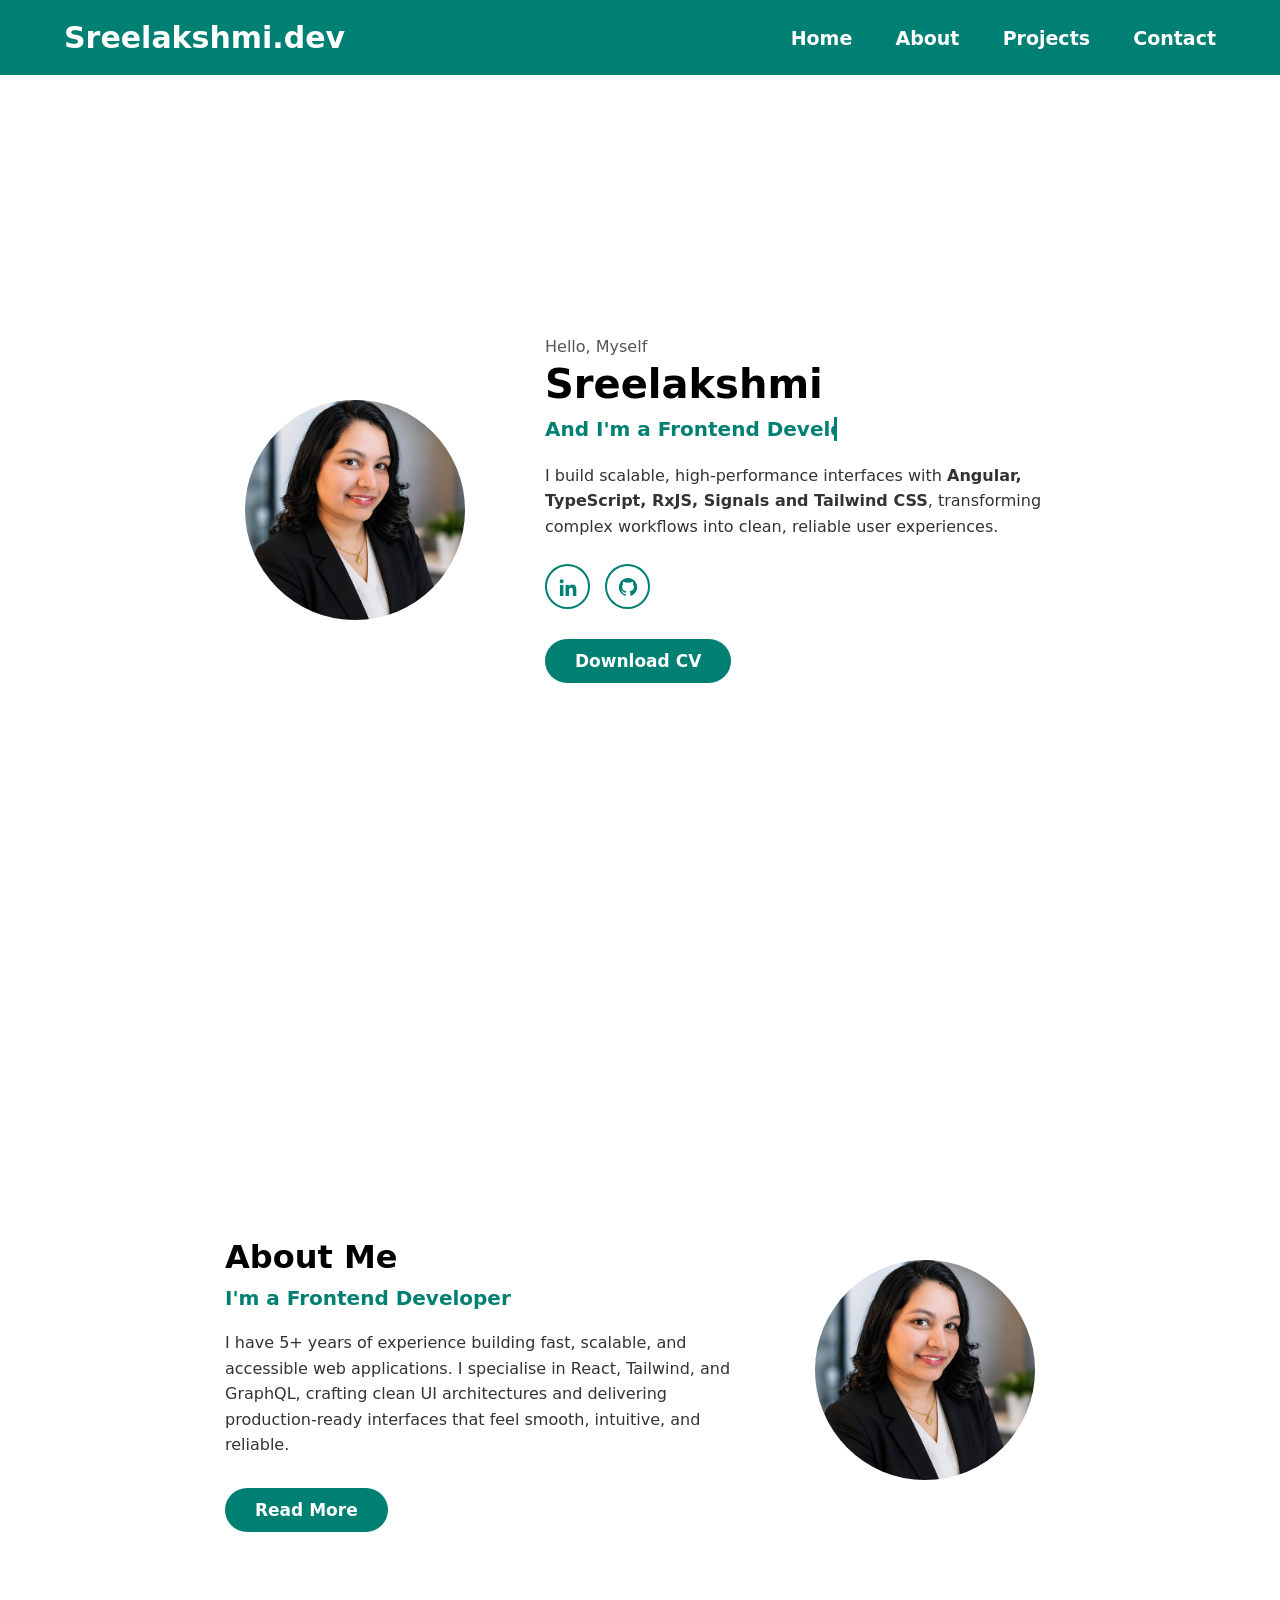
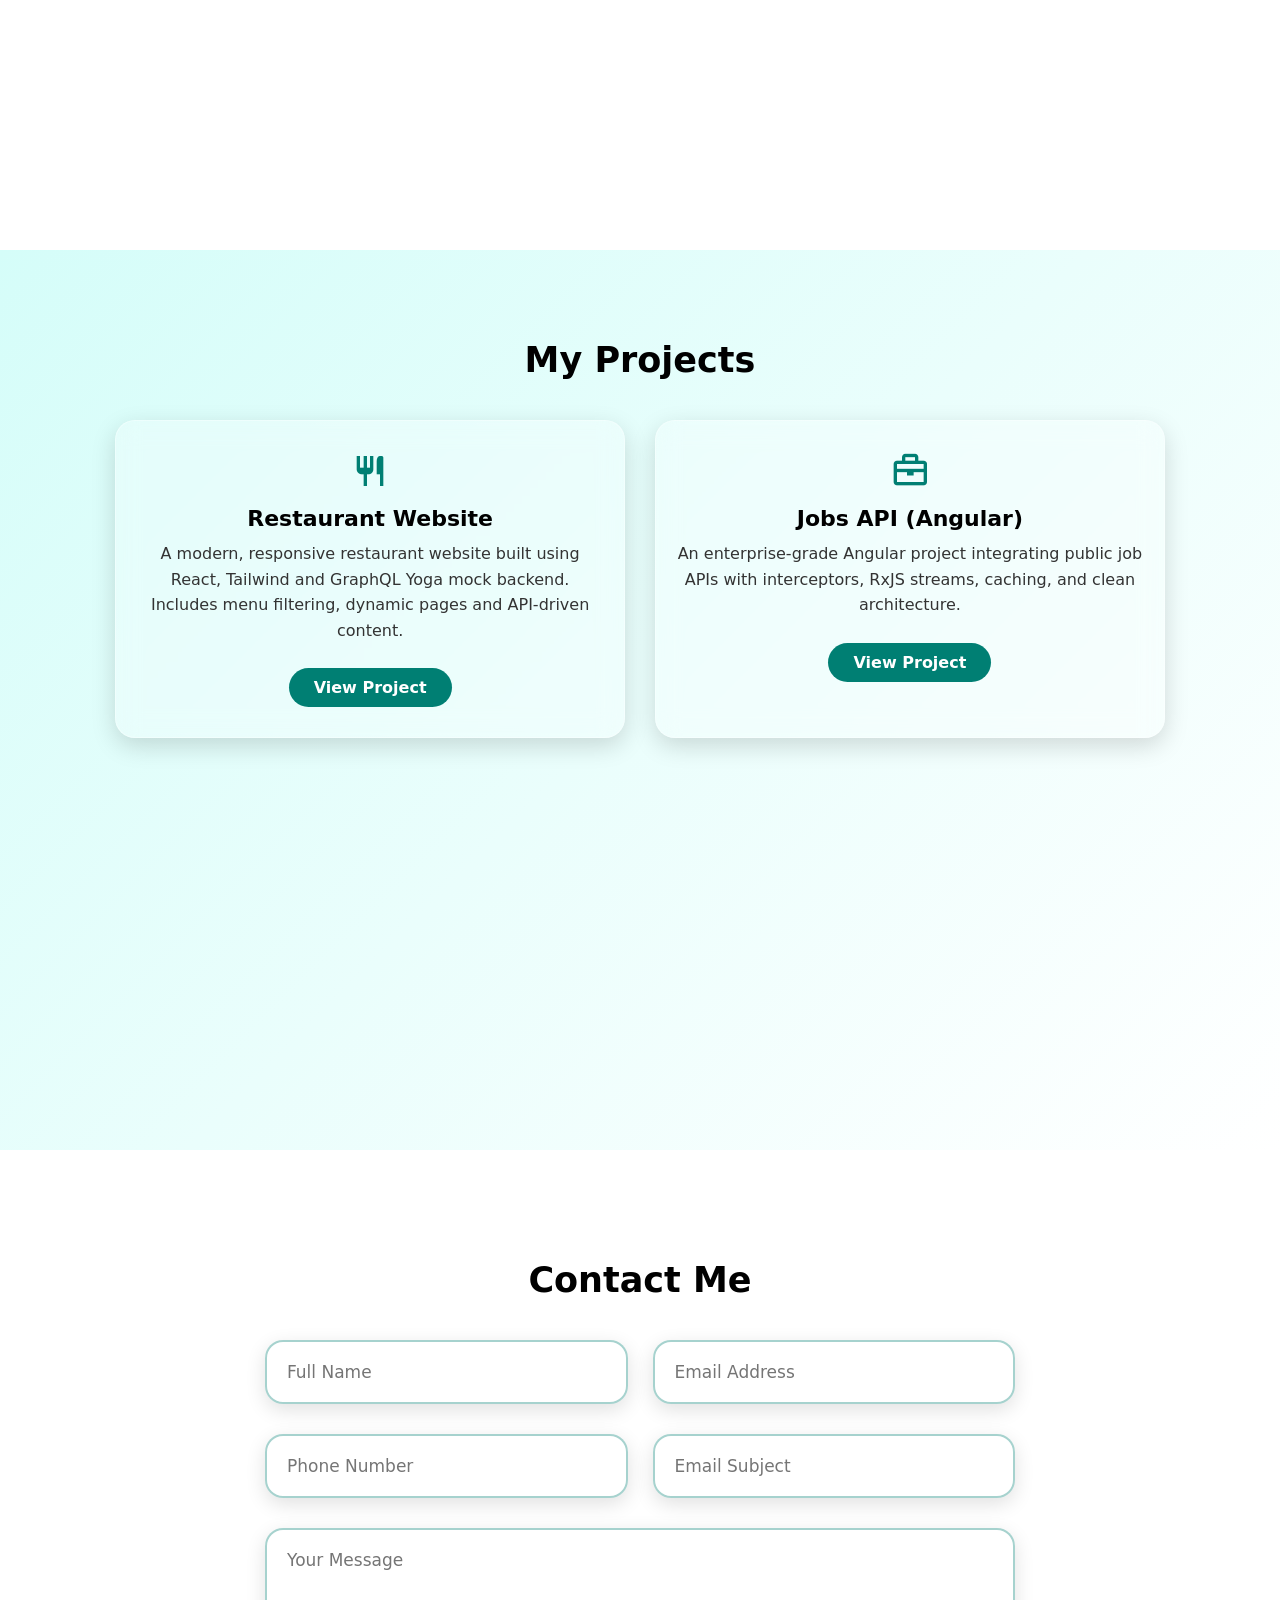
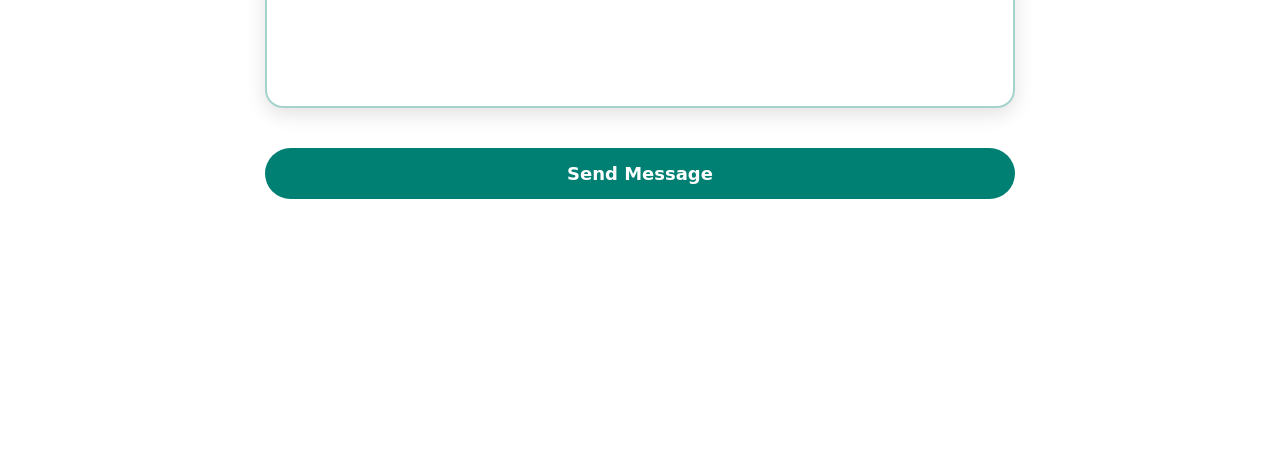
==== index.html @ 158cd552 "Initial commit for Vue portfolio" ====
<!DOCTYPE html>
<html lang="en">
    <head>
        <meta charset="UTF-8">
        <meta name="viewport" content="width=device-width, initial-scale=1.0">
        <link href='https://unpkg.com/boxicons@2.1.4/css/boxicons.min.css' rel='stylesheet'>
        <link rel="stylesheet" href="style.css">
        <script src="script.js"></script>
        <title>Sreelakshmi - Portfolio</title>
    </head>
    <body>
        <header class="header">
            <a href="#home" class="logo">Sreelakshmi.dev</a>

            <i class='bx bx-menu' id="menu-icon"></i>

            <nav class="navbar">
                <a href="#home">Home</a>
                <a href="#about">About</a>
                <a href="#project">Projects</a>
                <a href="#contact">Contact</a>
            </nav>
        </header>

        <!-- home code -->
        <section class="home" id="home">
            <div class="home-container">
        
                <div class="home-img">
                    <div class="home-img-circle">
                        <img src="myPhoto.PNG" alt="Profile">
                    </div>
                </div>
        
                <div class="home-content">
                    <p class="home-greet fade-up delay-1">Hello, Myself</p>

                    <h1 class="home-name slide-left">Sreelakshmi</h1>

                    <h2 class="home-role typewriter">And I'm a Frontend Developer</h2>

                    <p class="home-desc fade-up delay-2">
                        I build scalable, high‑performance interfaces with
                        <strong>Angular, TypeScript, RxJS, Signals and Tailwind CSS</strong>, transforming
                        complex workflows into clean, reliable user experiences.
                    </p>

        
                    <div class="home-socials">
                        <a href="https://www.linkedin.com/in/sreelakshmi-m-s-6561b2179" target="_blank" class="social-circle"><i class='bx bxl-linkedin'></i></a>
                        <a href="https://github.com/SreelakshmiSonu" target="_blank" class="social-circle"><i class='bx bxl-github'></i></a>
                    </div>
        
                    <a href="Sreelakshmi - Frontend Developer - CV.pdf" target="_blank" class="btn-download" download>Download CV</a>

                </div>
        
            </div>
        </section>

        <!-- About section -->

        <section class="about" id="about">
            <div class="about-container">
        
                <!-- TEXT FIRST -->
                <div class="about-content">
                    <h2 class="about-title">About Me</h2>
                    <h3 class="about-subtitle">I'm a Frontend Developer</h3>
        
                    <!-- FIRST PARAGRAPH (always visible) -->
                    <p class="about-desc">
                        I have 5+ years of experience building fast, scalable, and accessible web 
                        applications. I specialise in React, Tailwind, and GraphQL, crafting clean UI 
                        architectures and delivering production‑ready interfaces that feel smooth, 
                        intuitive, and reliable.
                    </p>
        
                    <!-- HIDDEN PARAGRAPHS -->
                    <div id="about-extra">
                        <p class="about-desc">
                            My work centres around the modern Angular ecosystem—reactive programming with RxJS, 
                            Signals, clean architecture, interceptors, and scalable component design. I focus on 
                            building fast, accessible, and visually polished interfaces using Angular, TypeScript, T
                            ailwind CSS, and Angular Material.
                            </p>
                            
                            <p class="about-desc">
                            I specialise in transforming Figma designs into production‑ready Angular experiences, 
                            creating reusable component systems, shared libraries, and UI patterns that scale across 
                            large teams and enterprise applications.
                            </p>
                            
                            <p class="about-desc">
                            Alongside Angular, I also work with React, Vue 3, and the Composition API, giving me a broad 
                            perspective across modern frontend frameworks and helping me choose the right patterns for each project.
                            </p>
                            
                            <p class="about-desc">
                            I thrive in Agile environments, enjoy collaborating closely with designers and engineers, 
                            and love mentoring teammates in Angular best practices. Whether it’s performance optimisation, 
                            UI system design, or integrating complex APIs, I focus on delivering solutions that are elegant, 
                            maintainable, and built for long‑term scalability.
                            </p>
                    </div>
        
                    <!-- BUTTON -->
                    <button id="about-toggle-btn" class="about-btn">Read More</button>
                </div>
        
                <!-- IMAGE SECOND -->
                <div class="about-img">
                    <div class="about-img-circle">
                        <img src="myPhoto.PNG" alt="About Image">
                    </div>
                </div>
        
            </div>
        </section>
        

        <!-- projects section -->

        <section class="projects" id="project">
            <h2 class="section-title">My Projects</h2>
        
            <div class="projects-container">
        
                <!-- Project 1 -->
                <div class="project-card">
                    <i class='bx bx-restaurant project-icon'></i>
                    <h3 class="project-title">Restaurant Website</h3>
                    <p class="project-desc">
                        A modern, responsive restaurant website built using React, Tailwind 
                        and GraphQL Yoga mock backend. Includes menu filtering, dynamic pages 
                        and API-driven content.
                    </p>
                    <a href="https://my-restaurant-theta.vercel.app/" class="project-btn">View Project</a>
                </div>
        
                <!-- Project 2 -->
                <!-- <div class="project-card">
                    <i class='bx bx-line-chart project-icon'></i>
                    <h3 class="project-title">Performance Lab</h3>
                    <p class="project-desc">
                        A React-based performance testing lab that visualizes metrics, 
                        Lighthouse-style scoring, lazy loading, and optimization techniques.
                    </p>
                    <a href="#" class="project-btn">View Project</a>
                </div> -->
        
                <!-- Project 3 -->
                <div class="project-card">
                    <i class='bx bx-briefcase project-icon'></i>
                    <h3 class="project-title">Jobs API (Angular)</h3>
                    <p class="project-desc">
                        An enterprise-grade Angular project integrating public job APIs with 
                        interceptors, RxJS streams, caching, and clean architecture.
                    </p>
                    <a href="https://remote-job-finder-mu.vercel.app/" class="project-btn">View Project</a>
                </div>
        
            </div>
        </section>
        
        <!-- contact section -->

        <section class="contact" id="contact">
            <h2 class="section-title">Contact Me</h2>
        
            <form action="https://api.web3forms.com/submit" method="POST" class="contact-form">
        
                <input type="hidden" name="access_key" value="64e04016-10cf-446d-a185-27386bc83b0c">
        
                <div class="input-box">
                    <input type="text" name="name" placeholder="Full Name" required>
                    <input type="email" name="email" placeholder="Email Address" required>
                </div>
        
                <div class="input-box">
                    <input type="text" name="phone" placeholder="Phone Number">
                    <input type="text" name="subject" placeholder="Email Subject" required>
                </div>
        
                <textarea name="message" rows="6" placeholder="Your Message" required></textarea>
        
                <button type="submit" class="contact-btn" id="contact-submit-btn">
                    <div class="btn-inner">
                        <span class="btn-text">Send Message</span>
                        <span class="spinner"></span>
                    </div>
                </button>
                
        
                <!-- ⭐ Correct redirect: go to success page first -->
                <input type="hidden" name="redirect" value="https://portfolio-sree-zeta.vercel.app/success.html">
        
            </form>
        </section>
        
        
        
        
        
    </body>
</html>
---- style.css ----
/* ===========================
   GLOBAL RESET & VARIABLES
=========================== */
* {
    margin: 0;
    padding: 0;
    box-sizing: border-box;
    text-decoration: none;
    border: none;
    outline: none;
    scroll-behavior: smooth;
    font-family: system-ui, -apple-system, sans-serif;
}

:root {
    --bg-color: #fff;
    --snd-bg-color: #d5fdf9;
    --text-color: #000;
    --main-color: #007f73;
}

html {
    font-size: 62.5%;
    overflow-x: hidden;
}

body {
    background-color: var(--bg-color);
    color: var(--text-color);
}

section {
    min-height: 100vh;
    padding: 10rem 9% 2rem;
}

/* ===========================
   HEADER
=========================== */
.header {
    position: fixed;
    width: 100%;
    top: 0;
    right: 0;
    z-index: 1000;
    display: flex;
    align-items: center;
    justify-content: space-between;
    padding: 2rem 5%;
    background: var(--main-color);
    backdrop-filter: blur(10px);
    transition: all 0.5s ease;
}

.logo {
    font-size: 3rem;
    color: var(--bg-color);
    font-weight: 700;
    cursor: pointer;
    transition: 0.3s ease;
}

.logo:hover {
    transform: scale(1.05);
}

.navbar a {
    font-size: 1.9rem;
    color: var(--bg-color);
    margin-left: 4rem;
    font-weight: 700;
    transition: 0.3s ease;
}

.navbar a:hover,
.navbar a:active {
    color: var(--text-color);
}

#menu-icon {
    font-size: 3.6rem;
    color: var(--bg-color);
    cursor: pointer;
    display: none;
}

/* ===========================
   HOME SECTION
=========================== */
.home {
    display: flex;
    align-items: center;
    justify-content: center;
    padding-top: 14rem;
}

.home-container {
    display: flex;
    align-items: center;
    gap: 6rem;
}

.home-img {
    flex: 0 0 260px;
    display: flex;
    justify-content: center;
}

.home-img-circle {
    width: 220px;
    height: 220px;
    border-radius: 50%;
    background: var(--snd-bg-color);
    display: flex;
    align-items: center;
    justify-content: center;
    overflow: hidden;
}

.home-img-circle img {
    width: 100%;
    height: 100%;
    object-fit: cover;
}

.home-content {
    max-width: 550px;
}

.home-greet {
    font-size: 1.6rem;
    color: #555;
    margin-bottom: 0.5rem;
}

.home-name {
    font-size: 4rem;
    font-weight: 700;
    color: var(--text-color);
}

.home-role {
    font-size: 2rem;
    font-weight: 600;
    color: var(--main-color);
    margin: 1rem 0 2rem;
}

.home-desc {
    font-size: 1.6rem;
    line-height: 1.6;
    color: #333;
    margin-bottom: 2.5rem;
}

/* SOCIAL ICONS */
.home-socials {
    display: flex;
    gap: 1.5rem;
    margin-bottom: 3rem;
}

.social-circle {
    width: 45px;
    height: 45px;
    border-radius: 50%;
    border: 2px solid var(--main-color);
    display: flex;
    align-items: center;
    justify-content: center;
    font-size: 2.2rem;
    color: var(--main-color);
    transition: 0.3s ease;
}

.social-circle:hover {
    background: var(--main-color);
    color: var(--bg-color);
    transform: translateY(-3px);
}

/* BUTTON */
.btn-download {
    display: inline-block;
    padding: 1.2rem 3rem;
    background: var(--main-color);
    color: var(--bg-color);
    border-radius: 50px;
    font-size: 1.7rem;
    font-weight: 600;
    transition: 0.3s ease;
}

.btn-download:hover {
    background: #005f55;
    transform: translateY(-3px);
}

/* HOME RESPONSIVE */
@media (max-width: 900px) {
    .home-container {
        flex-direction: column;
        text-align: center;
    }

    .home-socials {
        justify-content: center;
    }
}

/* HOME ANIMATIONS */
.fade-up {
    opacity: 0;
    transform: translateY(20px);
    animation: fadeUp 0.8s ease forwards;
}

@keyframes fadeUp {
    to {
        opacity: 1;
        transform: translateY(0);
    }
}

.delay-1 { animation-delay: 0.2s; }
.delay-2 { animation-delay: 0.4s; }

.slide-left {
    opacity: 0;
    transform: translateX(-40px);
    animation: slideLeft 0.8s ease forwards;
}

@keyframes slideLeft {
    to {
        opacity: 1;
        transform: translateX(0);
    }
}

/* TYPEWRITER */
.typewriter {
    display: inline-block;
    overflow: hidden;
    white-space: nowrap;
    border-right: 3px solid var(--main-color);
    width: 0;
    animation: typing 3s steps(30) forwards, blink 0.7s infinite;
}

@keyframes typing {
    from { width: 0; }
    to { width: 21ch; }
}

@keyframes blink {
    50% { border-color: transparent; }
}

/* ===========================
   ABOUT SECTION
=========================== */
.about {
    display: flex;
    align-items: center;
    justify-content: center;
    padding-top: 6rem;
}

.about-container {
    display: flex;
    align-items: center;
    gap: 6rem;
}

.about-img {
    flex: 0 0 260px;
    display: flex;
    justify-content: center;
}

.about-img-circle {
    width: 220px;
    height: 220px;
    border-radius: 50%;
    background: var(--snd-bg-color);
    display: flex;
    align-items: center;
    justify-content: center;
    overflow: hidden;
}

.about-img-circle img {
    width: 100%;
    height: 100%;
    object-fit: cover;
}

.about-content {
    max-width: 550px;
}

.about-title {
    font-size: 3.2rem;
    font-weight: 700;
    margin-bottom: 1rem;
    margin-top: 3rem;
}

.about-subtitle {
    font-size: 2rem;
    font-weight: 600;
    color: var(--main-color);
    margin-bottom: 2rem;
}

.about-desc {
    font-size: 1.6rem;
    line-height: 1.6;
    color: #333;
}

#about-extra {
    max-height: 0;
    overflow: hidden;
    opacity: 0;
    transition: max-height 0.6s ease, opacity 0.4s ease;
}

#about-extra.open {
    max-height: 800px;
    opacity: 1;
}

#about-extra p {
    margin: 0;
    padding-bottom: 1.6rem;
}

.about-btn {
    margin-top: 3rem;
}


.about-btn {
    display: inline-block;
    padding: 1.2rem 3rem;
    background: var(--main-color);
    color: var(--bg-color);
    border-radius: 50px;
    font-size: 1.7rem;
    font-weight: 600;
    transition: 0.3s ease;
}

.about-btn:hover {
    background: #005f55;
    transform: translateY(-3px);
}

/* ABOUT RESPONSIVE */
@media (max-width: 900px) {
    .about-img {
        display: none;
    }

    .about-container {
        flex-direction: column;
        text-align: center;
    }
}

/* ABOUT ANIMATION */
.about-content,
.about-img {
    opacity: 0;
    transform: translateX(40px);
    transition: all 0.8s ease;
}

.about-content {
    transform: translateX(-40px);
}

.about.show .about-content,
.about.show .about-img {
    opacity: 1;
    transform: translateX(0);
}

/* ===========================
   PROJECTS SECTION
=========================== */
.projects {
    text-align: center;
    padding-top: 6rem;
    padding-bottom: 6rem;
    margin-top: 5rem;
    background: linear-gradient(135deg, #d5fdf9 0%, #ffffff 100%);
}

.section-title {
    font-size: 3.5rem;
    font-weight: 700;
    margin-bottom: 4rem;
    margin-top: 3rem;
}

.projects-container {
    display: grid;
    grid-template-columns: repeat(auto-fit, minmax(280px, 1fr));
    gap: 3rem;
}

/* GLASS CARD */
.project-card {
    background: rgba(255, 255, 255, 0.25);
    backdrop-filter: blur(12px);
    border-radius: 20px;
    padding: 3rem 2rem;
    border: 1px solid rgba(255, 255, 255, 0.35);
    box-shadow: 0 8px 25px rgba(0, 0, 0, 0.15);
    text-align: center;
    transition: 0.3s ease;
    opacity: 0;
    transform: translateY(30px);
}

.project-card:hover {
    transform: translateY(-8px);
    box-shadow: 0 12px 35px rgba(0, 0, 0, 0.15);
    background: rgba(255, 255, 255, 0.35);
}

.projects.show .project-card {
    opacity: 1;
    transform: translateY(0);
    transition: all 0.8s ease;
}

.project-icon {
    font-size: 4rem;
    color: var(--main-color);
    margin-bottom: 1.5rem;
}

.project-title {
    font-size: 2.2rem;
    font-weight: 700;
    margin-bottom: 1rem;
}

.project-desc {
    font-size: 1.6rem;
    color: #333;
    line-height: 1.6;
    margin-bottom: 2.5rem;
}

.project-btn {
    display: inline-block;
    padding: 1rem 2.5rem;
    background: var(--main-color);
    color: var(--bg-color);
    border-radius: 50px;
    font-size: 1.6rem;
    font-weight: 600;
    transition: 0.3s ease;
}

.project-btn:hover {
    background: #005f55;
    transform: translateY(-3px);
}

/* PROJECTS RESPONSIVE */
@media (max-width: 900px) {
    .projects-container {
        grid-template-columns: 1fr;
    }
}

/* ===========================
   CONTACT SECTION
=========================== */
.contact {
    text-align: center;
    padding-top: 8rem;
    padding-bottom: 8rem;
}

.contact-form {
    max-width: 750px;
    margin: auto;
    display: flex;
    flex-direction: column;
    gap: 3rem;
}

.input-box {
    display: flex;
    gap: 2.5rem;
}

.input-box input,
textarea {
    width: 100%;
    padding: 2rem;
    border-radius: 18px;
    font-size: 1.7rem;

    background: rgba(255, 255, 255, 0.55);
    backdrop-filter: blur(14px);
    border: 2px solid rgba(0, 127, 115, 0.35);

    box-shadow:
        inset 0 0 8px rgba(255, 255, 255, 0.4),
        0 6px 20px rgba(0, 0, 0, 0.12);

    color: var(--text-color);
}

textarea {
    resize: none;
    min-height: 180px;
}

/* Focus effect */
.input-box input:focus,
textarea:focus {
    border-color: var(--main-color);
    background: rgba(255, 255, 255, 0.75);
    box-shadow:
        inset 0 0 10px rgba(255, 255, 255, 0.5),
        0 0 0 3px rgba(0, 127, 115, 0.25);
}

/* CONTACT BUTTON */
.contact-btn {
    margin-top: 1rem;
    padding: 1.5rem 3.5rem;
    background: var(--main-color);
    color: var(--bg-color);
    border-radius: 50px;
    font-size: 1.8rem;
    font-weight: 600;
    transition: 0.3s ease;
    border: none;
}

.contact-btn:hover {
    background: #005f55;
    transform: translateY(-3px);
}

/* Mobile spacing */
@media (max-width: 900px) {
    .input-box {
        flex-direction: column;
        gap: 2rem;
    }

    .contact-form {
        gap: 2.5rem;
    }
}

/* ===========================
   SPINNER (CENTERED)
=========================== */
.btn-inner {
    display: flex;
    align-items: center;
    justify-content: center;
    gap: 10px;
}

.spinner {
    display: none;
    width: 22px;
    height: 22px;
    border: 3px solid rgba(255, 255, 255, 0.4);
    border-top-color: #fff;
    border-radius: 50%;
    animation: spin 0.8s linear infinite;
}

.contact-btn.loading .btn-text {
    display: none;
}

.contact-btn.loading .spinner {
    display: inline-block;
}

@keyframes spin {
    to {
        transform: rotate(360deg);
    }
}

/* ===========================
   SUCCESS PAGE
=========================== */
.success-container {
    min-height: 100vh;
    display: flex;
    justify-content: center;
    align-items: center;
    padding: 40px;
    background: linear-gradient(135deg, #e8fffc, #c8f7f2);
}

.success-box {
    width: 100%;
    max-width: 420px;
    padding: 40px 35px;
    border-radius: 22px;
    background: rgba(255, 255, 255, 0.55);
    backdrop-filter: blur(14px);
    border: 2px solid rgba(0, 127, 115, 0.25);
    text-align: center;
    color: #003c36;
    box-shadow: 0 10px 30px rgba(0, 0, 0, 0.15);
    animation: fadeIn 0.6s ease-out;
}

.success-icon {
    font-size: 60px;
    color: #00a98f;
    margin-bottom: 18px;
    animation: popIn 0.5s ease-out;
}

.success-box h2 {
    font-size: 2.6rem;
    font-weight: 700;
    margin-bottom: 12px;
}

.success-box p {
    font-size: 1.7rem;
    opacity: 0.85;
    margin-bottom: 28px;
}

.back-btn {
    display: inline-block;
    padding: 14px 26px;
    background: #00a98f;
    color: #fff;
    border-radius: 50px;
    font-size: 1.7rem;
    font-weight: 600;
    transition: 0.25s ease;
}

.back-btn:hover {
    background: #008f78;
    transform: translateY(-3px);
}

@keyframes fadeIn {
    from { opacity: 0; transform: translateY(20px); }
    to { opacity: 1; transform: translateY(0); }
}

@keyframes popIn {
    from { transform: scale(0.6); opacity: 0; }
    to { transform: scale(1); opacity: 1; }
}
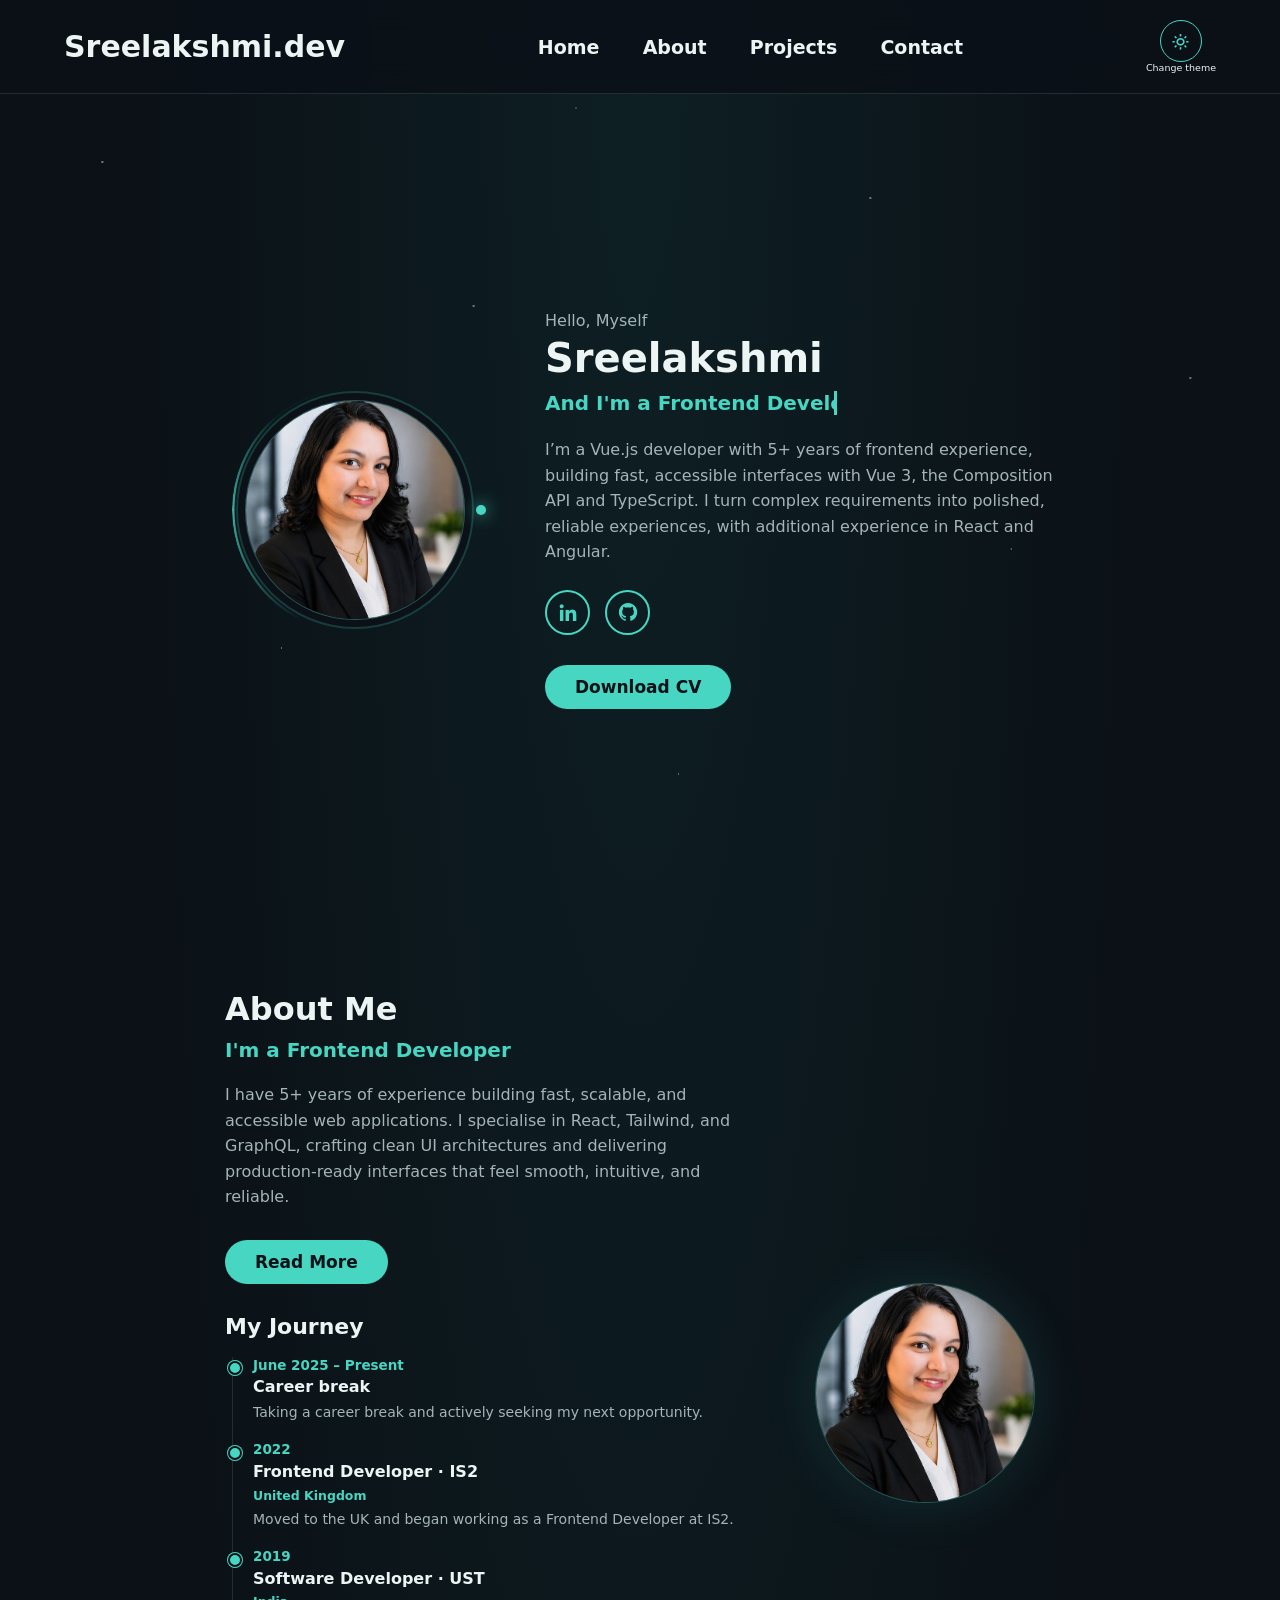
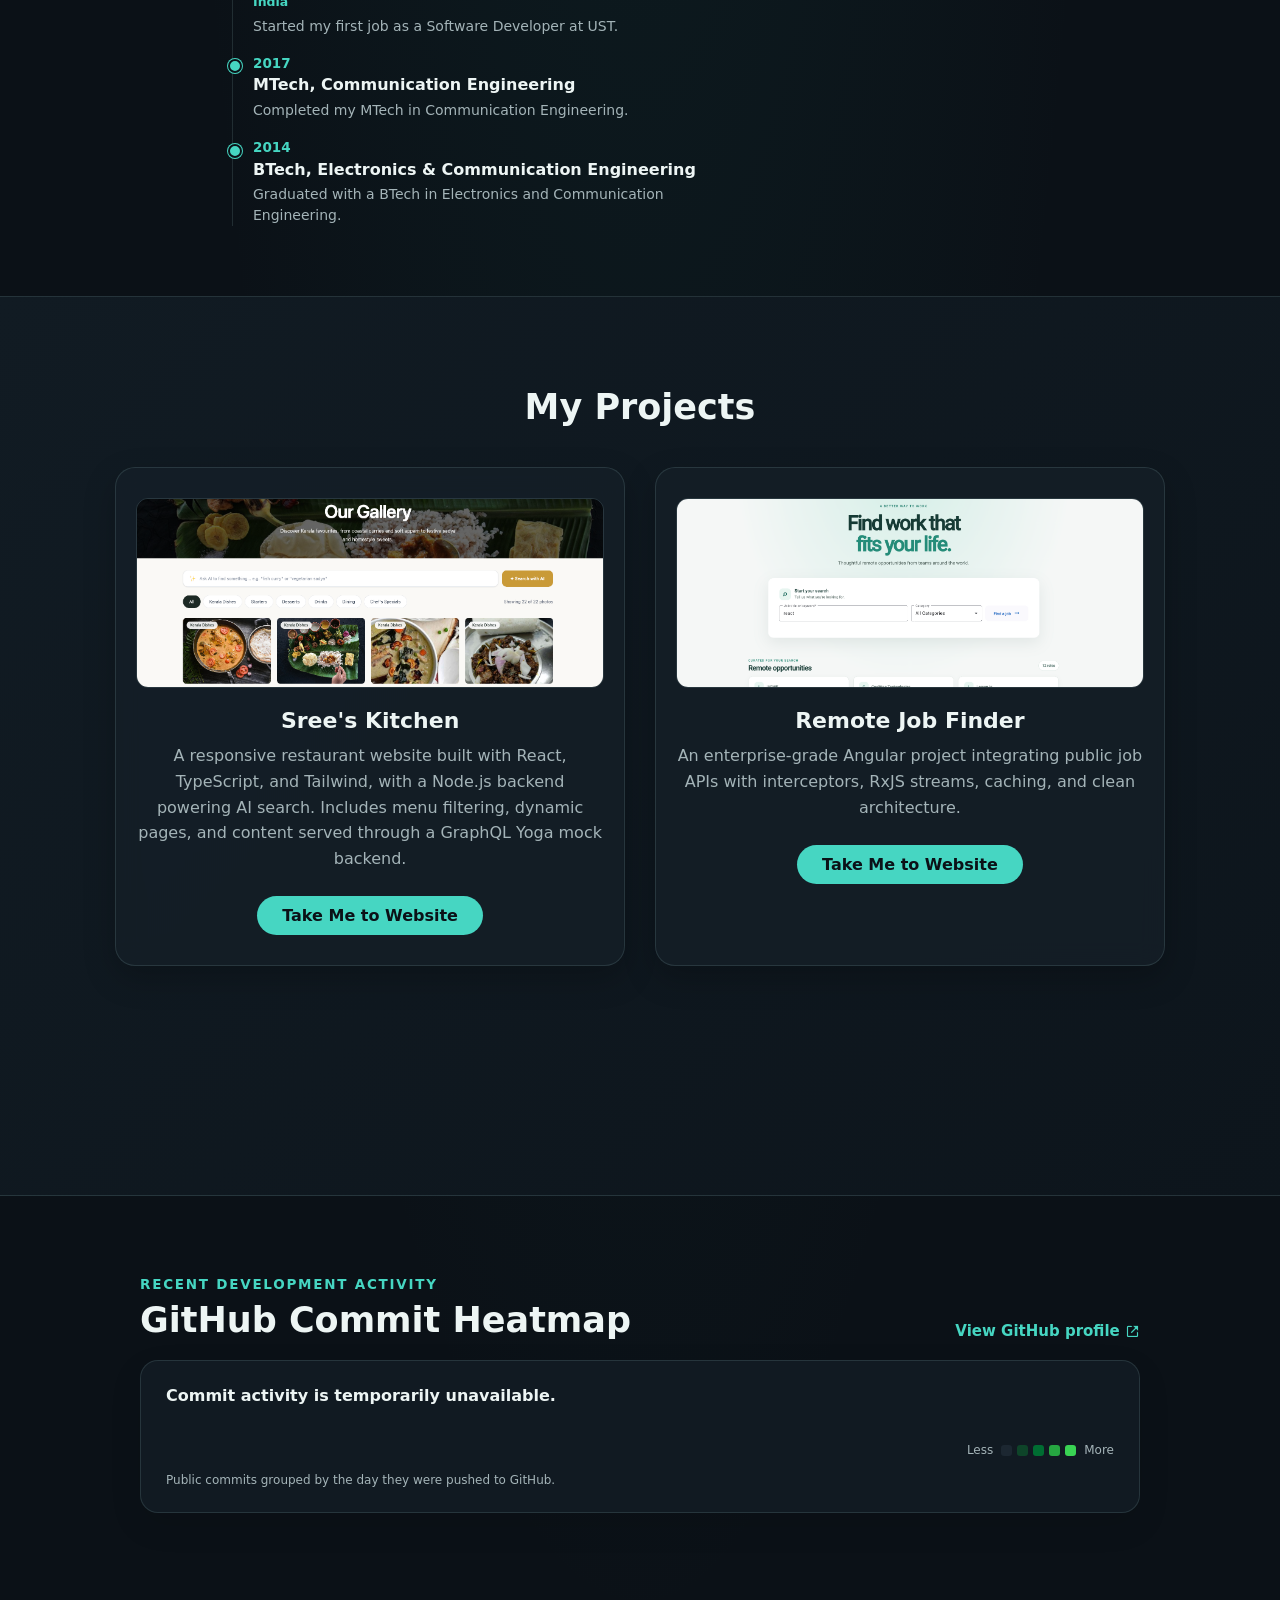
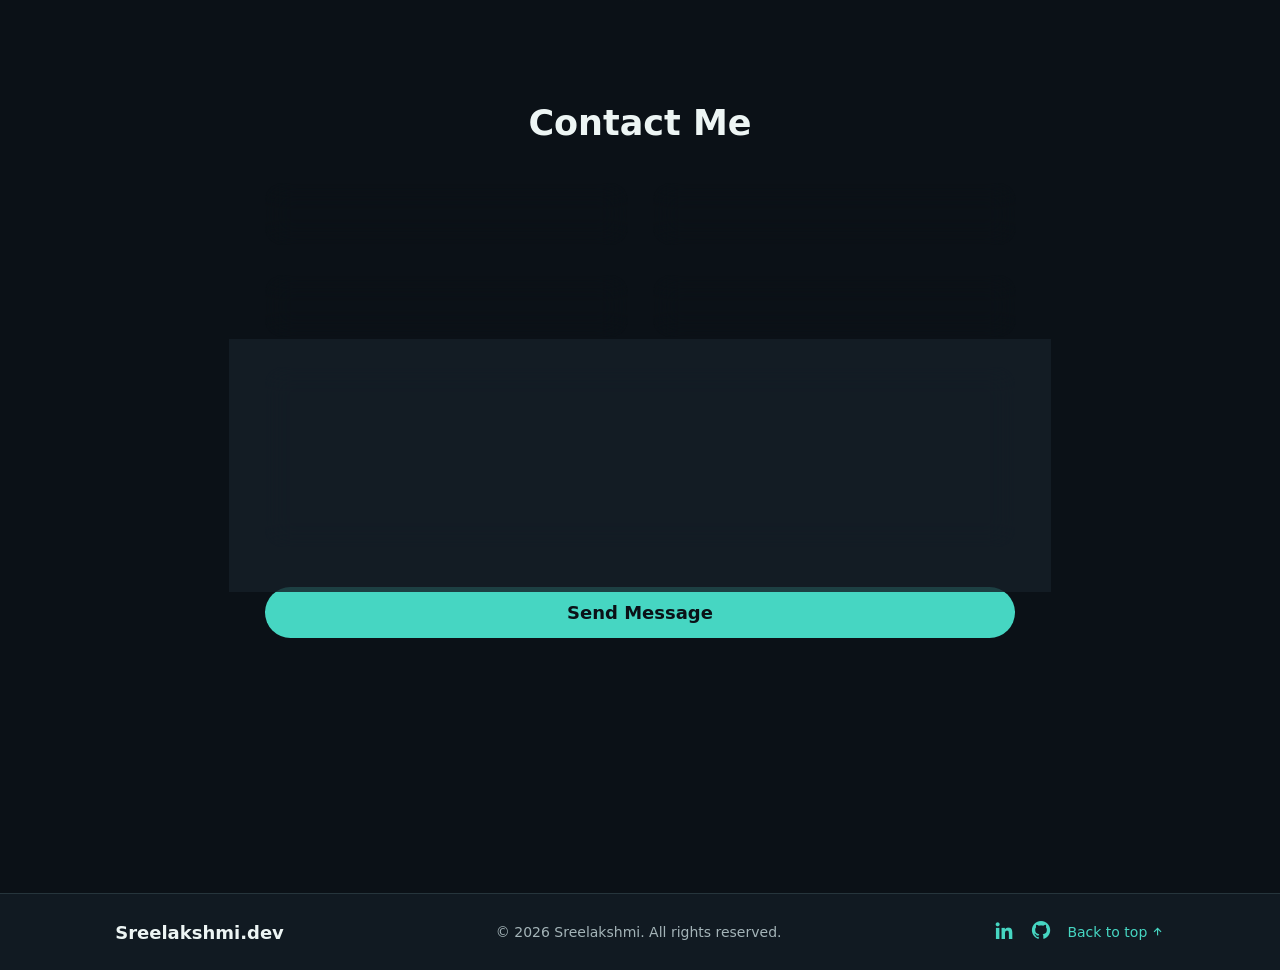
==== commit 6653957e: "theme change" ====
--- a/index.html
+++ b/index.html
@@ -9,17 +9,31 @@
         <title>Sreelakshmi - Portfolio</title>
     </head>
     <body>
+        <div class="page-loader" id="page-loader" role="status" aria-live="polite" aria-label="Loading portfolio">
+            <div class="loader-mark" aria-hidden="true">S<span>.</span></div>
+            <span class="loader-ring" aria-hidden="true"></span>
+            <span class="loader-caption">Loading portfolio</span>
+        </div>
+
         <header class="header">
             <a href="#home" class="logo">Sreelakshmi.dev</a>
 
-            <i class='bx bx-menu' id="menu-icon"></i>
-
-            <nav class="navbar">
+            <button class="menu-toggle" id="menu-icon" type="button" aria-label="Open navigation" aria-expanded="false" aria-controls="primary-navigation">
+                <i class="bx bx-menu" aria-hidden="true"></i>
+            </button>
+
+            <nav class="navbar" id="primary-navigation">
                 <a href="#home">Home</a>
                 <a href="#about">About</a>
                 <a href="#project">Projects</a>
                 <a href="#contact">Contact</a>
             </nav>
+            <div class="theme-control">
+                <button class="theme-toggle" id="theme-toggle" type="button" aria-label="Switch to dark mode" aria-pressed="false" title="Switch theme">
+                    <i class="bx bx-moon" aria-hidden="true"></i>
+                </button>
+                <span class="theme-hint" aria-hidden="true">Change theme</span>
+            </div>
         </header>
 
         <!-- home code -->
@@ -40,9 +54,10 @@
                     <h2 class="home-role typewriter">And I'm a Frontend Developer</h2>
 
                     <p class="home-desc fade-up delay-2">
-                        I build scalable, high‑performance interfaces with
-                        <strong>Angular, TypeScript, RxJS, Signals and Tailwind CSS</strong>, transforming
-                        complex workflows into clean, reliable user experiences.
+                        I’m a Vue.js developer with 5+ years of frontend experience, building
+                        fast, accessible interfaces with Vue 3, the Composition API and
+                        TypeScript. I turn complex requirements into polished, reliable
+                        experiences, with additional experience in React and Angular.
                     </p>
 
         
@@ -79,33 +94,72 @@
                     <!-- HIDDEN PARAGRAPHS -->
                     <div id="about-extra">
                         <p class="about-desc">
-                            My work centres around the modern Angular ecosystem—reactive programming with RxJS, 
-                            Signals, clean architecture, interceptors, and scalable component design. I focus on 
-                            building fast, accessible, and visually polished interfaces using Angular, TypeScript, T
-                            ailwind CSS, and Angular Material.
-                            </p>
-                            
-                            <p class="about-desc">
-                            I specialise in transforming Figma designs into production‑ready Angular experiences, 
-                            creating reusable component systems, shared libraries, and UI patterns that scale across 
-                            large teams and enterprise applications.
-                            </p>
-                            
-                            <p class="about-desc">
-                            Alongside Angular, I also work with React, Vue 3, and the Composition API, giving me a broad 
-                            perspective across modern frontend frameworks and helping me choose the right patterns for each project.
-                            </p>
-                            
-                            <p class="about-desc">
-                            I thrive in Agile environments, enjoy collaborating closely with designers and engineers, 
-                            and love mentoring teammates in Angular best practices. Whether it’s performance optimisation, 
-                            UI system design, or integrating complex APIs, I focus on delivering solutions that are elegant, 
-                            maintainable, and built for long‑term scalability.
-                            </p>
-                    </div>
-        
+                            I build modern, accessible user interfaces with Vue 3 and the Composition
+                            API, using TypeScript to create clear, maintainable components. I enjoy
+                            turning designs into polished experiences and shaping reusable UI that
+                            works consistently across an application.
+                        </p>
+        
+                        <p class="about-desc">
+                            My frontend experience also includes React and Angular, along with tools
+                            such as GraphQL and Tailwind CSS. This breadth helps me adapt to different
+                            products and teams while keeping usability, performance and code quality
+                            at the centre of my work.
+                        </p>
+        
+                        <p class="about-desc">
+                            I enjoy working closely with designers and engineers in Agile teams to
+                            solve real product problems. From integrating APIs to refining responsive
+                            details, I focus on delivering dependable interfaces that are intuitive
+                            for users and straightforward for teams to maintain.
+                        </p>
+                    </div>
+
                     <!-- BUTTON -->
                     <button id="about-toggle-btn" class="about-btn">Read More</button>
+
+                    <div class="career-timeline" aria-labelledby="timeline-title">
+                        <h3 class="timeline-title" id="timeline-title">My Journey</h3>
+                        <ol class="timeline-list">
+                            <li class="timeline-item">
+                                <time datetime="2025-06">June 2025 – Present</time>
+                                <div>
+                                    <h4>Career break</h4>
+                                    <p>Taking a career break and actively seeking my next opportunity.</p>
+                                </div>
+                            </li>
+                            <li class="timeline-item">
+                                <time datetime="2022">2022</time>
+                                <div>
+                                    <h4>Frontend Developer · IS2</h4>
+                                    <p class="timeline-location">United Kingdom</p>
+                                    <p>Moved to the UK and began working as a Frontend Developer at IS2.</p>
+                                </div>
+                            </li>
+                            <li class="timeline-item">
+                                <time datetime="2019">2019</time>
+                                <div>
+                                    <h4>Software Developer · UST</h4>
+                                    <p class="timeline-location">India</p>
+                                    <p>Started my first job as a Software Developer at UST.</p>
+                                </div>
+                            </li>
+                            <li class="timeline-item">
+                                <time datetime="2017">2017</time>
+                                <div>
+                                    <h4>MTech, Communication Engineering</h4>
+                                    <p>Completed my MTech in Communication Engineering.</p>
+                                </div>
+                            </li>
+                            <li class="timeline-item">
+                                <time datetime="2014">2014</time>
+                                <div>
+                                    <h4>BTech, Electronics &amp; Communication Engineering</h4>
+                                    <p>Graduated with a BTech in Electronics and Communication Engineering.</p>
+                                </div>
+                            </li>
+                        </ol>
+                    </div>
                 </div>
         
                 <!-- IMAGE SECOND -->
@@ -128,14 +182,13 @@
         
                 <!-- Project 1 -->
                 <div class="project-card">
-                    <i class='bx bx-restaurant project-icon'></i>
-                    <h3 class="project-title">Restaurant Website</h3>
+                    <img class="project-preview" src="restaurant.png" alt="Preview of the Restaurant Website project">
+                    <!-- <i class='bx bx-restaurant project-icon'></i> -->
+                    <h3 class="project-title">Sree's Kitchen</h3>
                     <p class="project-desc">
-                        A modern, responsive restaurant website built using React, Tailwind 
-                        and GraphQL Yoga mock backend. Includes menu filtering, dynamic pages 
-                        and API-driven content.
-                    </p>
-                    <a href="https://my-restaurant-theta.vercel.app/" class="project-btn">View Project</a>
+    A responsive restaurant website built with React, TypeScript, and Tailwind, with a Node.js backend powering AI search. Includes menu filtering, dynamic pages, and content served through a GraphQL Yoga mock backend.
+</p>
+                    <a href="https://my-restaurant-theta.vercel.app/" class="project-btn" target="_blank" rel="noopener noreferrer">Take Me to Website</a>
                 </div>
         
                 <!-- Project 2 -->
@@ -146,23 +199,49 @@
                         A React-based performance testing lab that visualizes metrics, 
                         Lighthouse-style scoring, lazy loading, and optimization techniques.
                     </p>
-                    <a href="#" class="project-btn">View Project</a>
+                    <a href="#" class="project-btn">Take Me to Website</a>
                 </div> -->
         
                 <!-- Project 3 -->
                 <div class="project-card">
-                    <i class='bx bx-briefcase project-icon'></i>
-                    <h3 class="project-title">Jobs API (Angular)</h3>
+                    <img class="project-preview" src="jobfinder.png" alt="Preview of the Remote Job Finder Website project">
+                    <!-- <i class='bx bx-briefcase project-icon'></i> -->
+                    <h3 class="project-title">Remote Job Finder</h3>
                     <p class="project-desc">
                         An enterprise-grade Angular project integrating public job APIs with 
                         interceptors, RxJS streams, caching, and clean architecture.
                     </p>
-                    <a href="https://remote-job-finder-mu.vercel.app/" class="project-btn">View Project</a>
-                </div>
-        
-            </div>
-        </section>
-        
+                    <a href="https://remote-job-finder-mu.vercel.app/" class="project-btn" target="_blank" rel="noopener noreferrer">Take Me to Website</a>
+                </div>
+        
+            </div>
+        </section>
+
+        <section class="activity" id="activity" aria-labelledby="activity-title">
+            <div class="activity-heading">
+                <div>
+                    <p class="activity-eyebrow">Recent development activity</p>
+                    <h2 class="section-title" id="activity-title">GitHub Commit Heatmap</h2>
+                </div>
+                <a class="activity-profile-link" href="https://github.com/SreelakshmiSonu" target="_blank" rel="noopener noreferrer">
+                    View GitHub profile <i class="bx bx-link-external" aria-hidden="true"></i>
+                </a>
+            </div>
+            <div class="activity-card">
+                <p class="activity-summary" id="activity-summary" aria-live="polite">Loading commit activity…</p>
+                <div class="activity-scroll" tabindex="0" aria-label="Scrollable GitHub commit heatmap">
+                    <div class="activity-days" id="activity-days" aria-hidden="true"></div>
+                    <div class="activity-chart" id="activity-chart" role="img" aria-label="GitHub commits over the last seven days"></div>
+                </div>
+                <div class="activity-legend" aria-hidden="true">
+                    <span>Less</span>
+                    <i data-level="0"></i><i data-level="1"></i><i data-level="2"></i><i data-level="3"></i><i data-level="4"></i>
+                    <span>More</span>
+                </div>
+                <p class="activity-footnote">Public commits grouped by the day they were pushed to GitHub.</p>
+            </div>
+        </section>
+
         <!-- contact section -->
 
         <section class="contact" id="contact">
@@ -197,10 +276,24 @@
         
             </form>
         </section>
+
+        <footer class="site-footer">
+            <a class="footer-brand" href="#home">Sreelakshmi.dev</a>
+            <p>© <span id="copyright-year">2026</span> Sreelakshmi. All rights reserved.</p>
+            <div class="footer-links">
+                <a href="https://www.linkedin.com/in/sreelakshmi-m-s-6561b2179" target="_blank" rel="noopener noreferrer" aria-label="LinkedIn">
+                    <i class="bx bxl-linkedin" aria-hidden="true"></i>
+                </a>
+                <a href="https://github.com/SreelakshmiSonu" target="_blank" rel="noopener noreferrer" aria-label="GitHub">
+                    <i class="bx bxl-github" aria-hidden="true"></i>
+                </a>
+                <a class="back-to-top" href="#home">Back to top <i class="bx bx-up-arrow-alt" aria-hidden="true"></i></a>
+            </div>
+        </footer>
         
         
         
         
         
     </body>
-</html>+</html>
--- a/style.css
+++ b/style.css
@@ -17,6 +17,19 @@
     --snd-bg-color: #d5fdf9;
     --text-color: #000;
     --main-color: #007f73;
+    --muted-color: #555;
+    --surface-color: #fff;
+    --border-color: rgba(0, 127, 115, 0.18);
+}
+
+body.dark-theme {
+    --bg-color: #0b1117;
+    --snd-bg-color: #151f28;
+    --text-color: #edf5f4;
+    --main-color: #46d6c2;
+    --muted-color: #a4b4b8;
+    --surface-color: #111a22;
+    --border-color: rgba(148, 190, 190, 0.16);
 }
 
 html {
@@ -27,6 +40,91 @@
 body {
     background-color: var(--bg-color);
     color: var(--text-color);
+}
+
+.page-loader {
+    position: fixed;
+    inset: 0;
+    z-index: 2000;
+    display: flex;
+    flex-direction: column;
+    align-items: center;
+    justify-content: center;
+    gap: 1.8rem;
+    background: var(--bg-color);
+    color: var(--text-color);
+    transition: opacity 0.45s ease, visibility 0.45s ease;
+}
+
+.page-loader.is-hidden {
+    opacity: 0;
+    visibility: hidden;
+    pointer-events: none;
+}
+
+.loader-mark {
+    font-size: 5.2rem;
+    font-weight: 800;
+    letter-spacing: -0.08em;
+    animation: loaderPulse 1.1s ease-in-out infinite alternate;
+}
+
+.loader-mark span {
+    color: var(--main-color);
+}
+
+.loader-ring {
+    width: 34px;
+    height: 34px;
+    border: 2px solid color-mix(in srgb, var(--main-color) 22%, transparent);
+    border-top-color: var(--main-color);
+    border-radius: 50%;
+    animation: loaderSpin 0.8s linear infinite;
+}
+
+.loader-caption {
+    color: var(--muted-color);
+    font-size: 1.3rem;
+    letter-spacing: 0.12em;
+    text-transform: uppercase;
+}
+
+@keyframes loaderSpin {
+    to { transform: rotate(360deg); }
+}
+
+@keyframes loaderPulse {
+    to { opacity: 0.55; transform: translateY(-3px); }
+}
+
+body.dark-theme {
+    background-image: radial-gradient(ellipse at 50% 0%, rgba(26, 105, 99, 0.16), transparent 55%);
+    position: relative;
+    isolation: isolate;
+}
+
+body.dark-theme::before {
+    content: "";
+    position: fixed;
+    inset: 0;
+    z-index: -1;
+    pointer-events: none;
+    opacity: 0.55;
+    background-image:
+        radial-gradient(1.5px 1.5px at 8% 18%, rgba(214, 255, 250, 0.85) 50%, transparent 100%),
+        radial-gradient(1px 1px at 22% 72%, rgba(214, 255, 250, 0.7) 50%, transparent 100%),
+        radial-gradient(1.5px 1.5px at 37% 34%, rgba(214, 255, 250, 0.8) 50%, transparent 100%),
+        radial-gradient(1px 1px at 53% 86%, rgba(214, 255, 250, 0.65) 50%, transparent 100%),
+        radial-gradient(1.5px 1.5px at 68% 22%, rgba(214, 255, 250, 0.8) 50%, transparent 100%),
+        radial-gradient(1px 1px at 79% 61%, rgba(214, 255, 250, 0.7) 50%, transparent 100%),
+        radial-gradient(1.5px 1.5px at 93% 42%, rgba(214, 255, 250, 0.8) 50%, transparent 100%),
+        radial-gradient(1px 1px at 45% 12%, rgba(214, 255, 250, 0.6) 50%, transparent 100%);
+    animation: starShimmer 5s ease-in-out infinite alternate;
+}
+
+@keyframes starShimmer {
+    from { opacity: 0.25; }
+    to { opacity: 0.7; }
 }
 
 section {
@@ -84,6 +182,11 @@
     display: none;
 }
 
+.menu-toggle {
+    background: transparent;
+    cursor: pointer;
+}
+
 /* ===========================
    HOME SECTION
 =========================== */
@@ -104,6 +207,54 @@
     flex: 0 0 260px;
     display: flex;
     justify-content: center;
+    align-items: center;
+    position: relative;
+    isolation: isolate;
+}
+
+.home-img::before {
+    content: "";
+    position: absolute;
+    z-index: -1;
+    width: 246px;
+    height: 246px;
+    border-radius: 50%;
+    background: conic-gradient(
+        from 0deg,
+        transparent 0deg,
+        transparent 205deg,
+        var(--main-color) 270deg,
+        rgba(0, 127, 115, 0.12) 320deg,
+        transparent 360deg
+    );
+    -webkit-mask: radial-gradient(farthest-side, transparent calc(100% - 3px), #000 calc(100% - 2px));
+    mask: radial-gradient(farthest-side, transparent calc(100% - 3px), #000 calc(100% - 2px));
+    opacity: 0.8;
+    animation: portraitHalo 7s linear infinite;
+}
+
+.home-img::after {
+    content: "";
+    position: absolute;
+    z-index: 1;
+    top: 50%;
+    left: 50%;
+    width: 10px;
+    height: 10px;
+    margin: -5px;
+    border-radius: 50%;
+    background: var(--main-color);
+    box-shadow: 0 0 16px var(--main-color);
+    transform: rotate(0deg) translateX(126px);
+    animation: portraitOrbit 9s linear infinite;
+}
+
+@keyframes portraitHalo {
+    to { transform: rotate(360deg); }
+}
+
+@keyframes portraitOrbit {
+    to { transform: rotate(360deg) translateX(126px); }
 }
 
 .home-img-circle {
@@ -115,6 +266,9 @@
     align-items: center;
     justify-content: center;
     overflow: hidden;
+    position: relative;
+    z-index: 0;
+    box-shadow: 0 0 0 7px var(--bg-color), 0 0 0 9px rgba(0, 127, 115, 0.18);
 }
 
 .home-img-circle img {
@@ -337,6 +491,72 @@
     padding-bottom: 1.6rem;
 }
 
+.career-timeline {
+    margin-top: 3rem;
+    text-align: left;
+}
+
+.timeline-title {
+    margin-bottom: 1.8rem;
+    color: var(--text-color);
+    font-size: 2.2rem;
+    font-weight: 700;
+}
+
+.timeline-list {
+    display: grid;
+    gap: 1.8rem;
+    list-style: none;
+    margin-left: 0.7rem;
+    padding-left: 2rem;
+    border-left: 1px solid var(--border-color);
+    text-align: left;
+}
+
+.timeline-item {
+    position: relative;
+}
+
+.timeline-item::before {
+    content: "";
+    position: absolute;
+    top: 0.45rem;
+    left: -2.55rem;
+    width: 1rem;
+    height: 1rem;
+    border: 2px solid var(--bg-color);
+    border-radius: 50%;
+    background: var(--main-color);
+    box-shadow: 0 0 0 1px var(--main-color);
+}
+
+.timeline-item time {
+    display: block;
+    margin-bottom: 0.35rem;
+    color: var(--main-color);
+    font-size: 1.35rem;
+    font-weight: 700;
+}
+
+.timeline-item h4 {
+    color: var(--text-color);
+    font-size: 1.6rem;
+    line-height: 1.4;
+}
+
+.timeline-item p {
+    margin-top: 0.35rem;
+    color: var(--muted-color);
+    font-size: 1.4rem;
+    line-height: 1.5;
+}
+
+.timeline-item .timeline-location {
+    color: var(--main-color);
+    font-size: 1.25rem;
+    font-weight: 600;
+}
+
 .about-btn {
     margin-top: 3rem;
 }
@@ -360,14 +580,14 @@
 
 /* ABOUT RESPONSIVE */
 @media (max-width: 900px) {
-    .about-img {
-        display: none;
-    }
-
     .about-container {
         flex-direction: column;
         text-align: center;
     }
+}
+
+@media (max-width: 600px) {
+    .about-img { display: none; }
 }
 
 /* ABOUT ANIMATION */
@@ -399,6 +619,208 @@
     background: linear-gradient(135deg, #d5fdf9 0%, #ffffff 100%);
 }
 
+.activity {
+    min-height: auto;
+    padding-top: 8rem;
+    padding-bottom: 8rem;
+}
+
+.activity-heading {
+    display: flex;
+    align-items: end;
+    justify-content: space-between;
+    gap: 2rem;
+    max-width: 1000px;
+    margin: 0 auto 2rem;
+}
+
+.activity-heading .section-title {
+    margin: 0;
+}
+
+.activity-eyebrow {
+    color: var(--main-color);
+    font-size: 1.35rem;
+    font-weight: 700;
+    letter-spacing: 0.13em;
+    text-transform: uppercase;
+    margin-bottom: 0.8rem;
+}
+
+.activity-profile-link {
+    color: var(--main-color);
+    font-size: 1.5rem;
+    font-weight: 650;
+    white-space: nowrap;
+}
+
+.activity-profile-link i {
+    vertical-align: middle;
+}
+
+.activity-card {
+    max-width: 1000px;
+    margin: auto;
+    padding: 2.5rem;
+    border: 1px solid var(--border-color);
+    border-radius: 18px;
+    background: var(--surface-color);
+    box-shadow: 0 12px 32px rgba(0, 0, 0, 0.1);
+}
+
+.activity-summary {
+    color: var(--text-color);
+    font-size: 1.6rem;
+    font-weight: 600;
+    margin-bottom: 1.8rem;
+}
+
+.activity-scroll {
+    overflow-x: auto;
+    padding-bottom: 0.8rem;
+    scrollbar-color: var(--main-color) transparent;
+}
+
+.activity-days,
+.activity-chart {
+    display: grid;
+    grid-template-columns: repeat(7, minmax(0, 1fr));
+    gap: 0.8rem;
+    width: 100%;
+}
+
+.activity-days {
+    margin-bottom: 0.8rem;
+    color: var(--muted-color);
+    font-size: 1.3rem;
+    text-align: center;
+}
+
+.activity-chart {
+    grid-auto-flow: row;
+}
+
+.activity-chart i,
+.activity-legend i {
+    display: block;
+    width: 11px;
+    height: 11px;
+    border-radius: 3px;
+    background: #e5e7eb;
+}
+
+.activity-chart i {
+    display: flex;
+    width: 100%;
+    height: 5.2rem;
+    align-items: center;
+    justify-content: center;
+    color: #155b35;
+    font-size: 1.5rem;
+    font-style: normal;
+    font-weight: 700;
+}
+
+.activity-chart i[data-level="1"],
+.activity-legend i[data-level="1"] { background: #9be9a8; }
+.activity-chart i[data-level="2"],
+.activity-legend i[data-level="2"] { background: #40c463; }
+.activity-chart i[data-level="3"],
+.activity-legend i[data-level="3"] { background: #30a14e; }
+.activity-chart i[data-level="4"],
+.activity-legend i[data-level="4"] { background: #216e39; }
+
+.dark-theme .activity-chart i[data-level="0"],
+.dark-theme .activity-legend i[data-level="0"] { background: #1c2731; }
+.dark-theme .activity-chart i[data-level="1"],
+.dark-theme .activity-legend i[data-level="1"] { background: #0e4429; }
+.dark-theme .activity-chart i[data-level="2"],
+.dark-theme .activity-legend i[data-level="2"] { background: #006d32; }
+.dark-theme .activity-chart i[data-level="3"],
+.dark-theme .activity-legend i[data-level="3"] { background: #26a641; }
+.dark-theme .activity-chart i[data-level="4"],
+.dark-theme .activity-legend i[data-level="4"] { background: #39d353; }
+
+.dark-theme .activity-chart i { color: #d9ffe2; }
+
+.activity-legend {
+    display: flex;
+    align-items: center;
+    justify-content: flex-end;
+    gap: 0.5rem;
+    margin-top: 1.2rem;
+    color: var(--muted-color);
+    font-size: 1.2rem;
+}
+
+.activity-legend span:first-child { margin-right: 0.3rem; }
+.activity-legend span:last-child { margin-left: 0.3rem; }
+
+.activity-footnote {
+    margin-top: 1.6rem;
+    color: var(--muted-color);
+    font-size: 1.2rem;
+}
+
+.site-footer {
+    display: flex;
+    align-items: center;
+    justify-content: space-between;
+    gap: 2rem;
+    padding: 2.5rem 9%;
+    border-top: 1px solid var(--border-color);
+    background: var(--surface-color);
+    color: var(--muted-color);
+    font-size: 1.4rem;
+}
+
+.footer-brand {
+    color: var(--text-color);
+    font-size: 1.8rem;
+    font-weight: 750;
+}
+
+.footer-links {
+    display: flex;
+    align-items: center;
+    gap: 1.5rem;
+}
+
+.footer-links a {
+    color: var(--main-color);
+    font-size: 2.2rem;
+    transition: transform 0.2s ease, color 0.2s ease;
+}
+
+.footer-links a:hover {
+    color: var(--text-color);
+    transform: translateY(-2px);
+}
+
+.footer-links .back-to-top {
+    display: inline-flex;
+    align-items: center;
+    gap: 0.35rem;
+    font-size: 1.4rem;
+}
+
+@media (max-width: 700px) {
+    .site-footer {
+        flex-direction: column;
+        text-align: center;
+        padding: 2.5rem 5%;
+    }
+}
+
+@media (max-width: 700px) {
+    .activity-heading {
+        align-items: flex-start;
+        flex-direction: column;
+    }
+
+    .activity-card { padding: 1.8rem; }
+}
+
 .section-title {
     font-size: 3.5rem;
     font-weight: 700;
@@ -414,6 +836,9 @@
 
 /* GLASS CARD */
 .project-card {
+    position: relative;
+    isolation: isolate;
+    overflow: hidden;
     background: rgba(255, 255, 255, 0.25);
     backdrop-filter: blur(12px);
     border-radius: 20px;
@@ -421,27 +846,102 @@
     border: 1px solid rgba(255, 255, 255, 0.35);
     box-shadow: 0 8px 25px rgba(0, 0, 0, 0.15);
     text-align: center;
-    transition: 0.3s ease;
+    transition: opacity 0.7s ease, transform 0.45s cubic-bezier(0.2, 0.8, 0.2, 1), box-shadow 0.45s ease, border-color 0.45s ease;
     opacity: 0;
-    transform: translateY(30px);
+    transform: translateY(30px) scale(0.97);
+}
+
+.project-card::before {
+    content: "";
+    position: absolute;
+    z-index: -1;
+    inset: -1px;
+    border-radius: inherit;
+    background: linear-gradient(135deg, rgba(70, 214, 194, 0.22), transparent 42%, rgba(0, 127, 115, 0.12));
+    opacity: 0;
+    transition: opacity 0.45s ease;
+}
+
+.project-card::after {
+    content: "";
+    position: absolute;
+    z-index: 2;
+    top: -60%;
+    left: -75%;
+    width: 45%;
+    height: 220%;
+    pointer-events: none;
+    background: linear-gradient(90deg, transparent, rgba(255, 255, 255, 0.25), transparent);
+    transform: rotate(22deg);
+    transition: left 0.7s ease;
 }
 
 .project-card:hover {
-    transform: translateY(-8px);
-    box-shadow: 0 12px 35px rgba(0, 0, 0, 0.15);
+    transform: translateY(-8px) scale(1.015);
+    box-shadow: 0 20px 45px rgba(0, 127, 115, 0.2);
     background: rgba(255, 255, 255, 0.35);
+    border-color: rgba(70, 214, 194, 0.5);
+}
+
+.project-card:hover::before,
+.project-card:focus-within::before {
+    opacity: 1;
+}
+
+.project-card:hover::after,
+.project-card:focus-within::after {
+    left: 135%;
 }
 
 .projects.show .project-card {
     opacity: 1;
-    transform: translateY(0);
-    transition: all 0.8s ease;
+    transform: translateY(0) scale(1);
+    animation: projectTileDrift 4.8s ease-in-out infinite;
+}
+
+.projects.show .project-card:hover,
+.projects.show .project-card:focus-within {
+    transform: translateY(-8px) scale(1.015);
+    animation-play-state: paused;
+}
+
+.projects.show .project-card:nth-child(2) {
+    transition-delay: 0.14s;
+    animation-delay: -2.4s;
+}
+
+@keyframes projectTileDrift {
+    0%, 100% {
+        translate: 0 0;
+        rotate: -1.5deg;
+    }
+    50% {
+        translate: 0 -12px;
+        rotate: 1.5deg;
+    }
 }
 
 .project-icon {
     font-size: 4rem;
     color: var(--main-color);
     margin-bottom: 1.5rem;
+}
+
+.project-preview {
+    display: block;
+    width: 100%;
+    height: 190px;
+    margin-bottom: 2rem;
+    border-radius: 12px;
+    object-fit: cover;
+    border: 1px solid var(--border-color);
+    transition: transform 0.6s cubic-bezier(0.2, 0.8, 0.2, 1), filter 0.6s ease;
+}
+
+.project-card:hover .project-preview,
+.project-card:focus-within .project-preview {
+    transform: scale(1.045);
+    filter: saturate(1.12);
 }
 
 .project-title {
@@ -474,12 +974,6 @@
 }
 
 /* PROJECTS RESPONSIVE */
-@media (max-width: 900px) {
-    .projects-container {
-        grid-template-columns: 1fr;
-    }
-}
-
 /* ===========================
    CONTACT SECTION
 =========================== */
@@ -505,6 +999,7 @@
 .input-box input,
 textarea {
     width: 100%;
+    min-width: 0;
     padding: 2rem;
     border-radius: 18px;
     font-size: 1.7rem;
@@ -670,3 +1165,409 @@
     to { transform: scale(1); opacity: 1; }
 }
 
+/* ===========================
+   THEME FINISHING
+=========================== */
+.dark-theme .header {
+    background: rgba(11, 17, 23, 0.88);
+    border-bottom: 1px solid var(--border-color);
+    backdrop-filter: blur(16px);
+}
+
+.dark-theme .logo,
+.dark-theme .navbar a,
+.dark-theme #menu-icon {
+    color: var(--text-color);
+}
+
+.navbar a:hover,
+.navbar a:active {
+    color: var(--main-color);
+}
+
+.dark-theme .home-greet,
+.dark-theme .home-desc,
+.dark-theme .about-desc,
+.dark-theme .project-desc {
+    color: var(--muted-color);
+}
+
+.dark-theme .home-img-circle,
+.dark-theme .about-img-circle {
+    background: var(--snd-bg-color);
+    border: 1px solid rgba(70, 214, 194, 0.32);
+    box-shadow: 0 0 55px rgba(70, 214, 194, 0.12);
+}
+
+.dark-theme .home-img-circle {
+    box-shadow: 0 0 0 7px var(--bg-color), 0 0 0 9px rgba(70, 214, 194, 0.2);
+}
+
+.dark-theme .btn-download:hover,
+.dark-theme .about-btn:hover,
+.dark-theme .project-btn:hover,
+.dark-theme .contact-btn:hover,
+.dark-theme .back-btn:hover {
+    background: #27b9a6;
+}
+
+.dark-theme .projects {
+    background: linear-gradient(135deg, #111b23 0%, #0d151c 100%);
+    border-top: 1px solid var(--border-color);
+    border-bottom: 1px solid var(--border-color);
+}
+
+.dark-theme .project-card {
+    background: rgba(21, 31, 40, 0.82);
+    border: 1px solid var(--border-color);
+    box-shadow: 0 12px 32px rgba(0, 0, 0, 0.22);
+}
+
+.dark-theme .project-card:hover {
+    background: #192630;
+    border-color: rgba(70, 214, 194, 0.35);
+    box-shadow: 0 18px 40px rgba(0, 0, 0, 0.32);
+}
+
+.dark-theme .input-box input,
+.dark-theme textarea {
+    background: rgba(21, 31, 40, 0.82);
+    border: 1px solid rgba(148, 190, 190, 0.22);
+    box-shadow: inset 0 1px 2px rgba(255, 255, 255, 0.025), 0 8px 24px rgba(0, 0, 0, 0.16);
+}
+
+.dark-theme .input-box input:focus,
+.dark-theme textarea:focus {
+    background: #17232c;
+    box-shadow: 0 0 0 3px rgba(70, 214, 194, 0.16);
+}
+
+.dark-theme .input-box input::placeholder,
+.dark-theme textarea::placeholder {
+    color: #829398;
+}
+
+.dark-theme .success-container {
+    background: radial-gradient(ellipse at top, #14352f, #0b1117 65%);
+}
+
+.dark-theme .success-box {
+    background: rgba(17, 26, 34, 0.88);
+    border: 1px solid var(--border-color);
+    color: var(--text-color);
+}
+
+.dark-theme .success-icon {
+    color: var(--main-color);
+}
+
+.dark-theme .back-btn {
+    color: #0b1117;
+}
+
+.dark-theme ::selection {
+    color: #08110f;
+    background: var(--main-color);
+}
+
+.theme-control {
+    margin-left: 3rem;
+    display: inline-flex;
+    flex-direction: column;
+    align-items: center;
+    gap: 0.1rem;
+}
+
+.theme-toggle {
+    width: 4.2rem;
+    height: 4.2rem;
+    padding: 0;
+    border: 1px solid currentColor;
+    border-radius: 50px;
+    background: transparent;
+    color: var(--bg-color);
+    font: inherit;
+    display: inline-flex;
+    align-items: center;
+    justify-content: center;
+    cursor: pointer;
+    transition: 0.25s ease;
+}
+
+.theme-toggle i {
+    font-size: 1.9rem;
+}
+
+.theme-hint {
+    font-size: 0.95rem;
+    line-height: 1.1;
+    color: var(--bg-color);
+}
+
+.theme-toggle:hover {
+    background: var(--bg-color);
+    color: var(--main-color);
+}
+
+.dark-theme .theme-toggle {
+    color: var(--main-color);
+}
+
+.dark-theme .theme-hint {
+    color: var(--text-color);
+}
+
+@media (max-width: 900px) {
+    .theme-toggle {
+        margin: 1rem 0 0 2rem;
+    }
+}
+
+@media (prefers-reduced-motion: reduce) {
+    .home-img::before,
+    .home-img::after,
+    body.dark-theme::before,
+    .loader-mark,
+    .loader-ring {
+        animation: none;
+    }
+
+    .page-loader { transition-duration: 0.01ms; }
+
+    .project-card,
+    .projects.show .project-card,
+    .projects.show .project-card:hover,
+    .projects.show .project-card:focus-within,
+    .project-preview,
+    .project-card::before,
+    .project-card::after {
+        transition-duration: 0.01ms;
+        transition-delay: 0ms;
+    }
+
+    .projects.show .project-card {
+        animation: none;
+    }
+}
+
+:focus-visible {
+    outline: 2px solid var(--main-color);
+    outline-offset: 4px;
+}
+
+/* ===========================
+   RESPONSIVE LAYOUT
+=========================== */
+@media (max-width: 900px) {
+    section {
+        min-height: auto;
+        padding: 9rem 7% 5rem;
+    }
+
+    .home {
+        min-height: 100svh;
+        padding-top: 11rem;
+    }
+
+    .about,
+    .projects,
+    .contact,
+    .activity {
+        min-height: auto;
+    }
+
+    .about-container {
+        width: min(100%, 680px);
+        gap: 3rem;
+    }
+
+    .about-content { max-width: 100%; }
+
+    .header {
+        gap: 1.2rem;
+        padding: 1.3rem 5%;
+    }
+
+    .logo { font-size: 2.5rem; }
+
+    .menu-toggle {
+        display: inline-flex;
+        align-items: center;
+        justify-content: center;
+        width: 4.4rem;
+        height: 4.4rem;
+        flex: 0 0 4.4rem;
+        color: var(--bg-color);
+        font-size: 3rem;
+    }
+
+    #menu-icon { display: inline-flex; }
+
+    .navbar {
+        display: none;
+        position: absolute;
+        top: calc(100% + 0.8rem);
+        left: 5%;
+        right: 5%;
+        flex-direction: column;
+        padding: 0.8rem;
+        border: 1px solid var(--border-color);
+        border-radius: 16px;
+        background: var(--surface-color);
+        box-shadow: 0 18px 35px rgba(0, 0, 0, 0.2);
+    }
+
+    .navbar.open { display: flex; }
+
+    .navbar a,
+    .dark-theme .navbar a {
+        margin: 0;
+        padding: 1.3rem 1.5rem;
+        border-radius: 10px;
+        color: var(--text-color);
+        font-size: 1.7rem;
+    }
+
+    .navbar a:hover,
+    .navbar a:focus-visible {
+        background: var(--snd-bg-color);
+        color: var(--main-color);
+    }
+
+    .theme-control {
+        margin-left: 0;
+    }
+
+    .theme-toggle,
+    .dark-theme .theme-toggle {
+        width: 4.4rem;
+        height: 4.4rem;
+        flex: 0 0 4.4rem;
+        margin: 0;
+        color: var(--bg-color);
+    }
+
+    .dark-theme .theme-toggle { color: var(--main-color); }
+
+    .projects-container {
+        grid-template-columns: repeat(auto-fit, minmax(min(100%, 28rem), 1fr));
+        gap: 2rem;
+    }
+
+    .project-card { min-width: 0; }
+
+    .activity-heading,
+    .activity-card { max-width: 100%; }
+
+    .contact-form { width: min(100%, 70rem); }
+}
+
+@media (max-width: 600px) {
+    html { font-size: 58%; }
+
+    section { padding: 8.5rem 5% 4.5rem; }
+
+    .header { padding: 1rem 4%; }
+
+    .logo { font-size: 2.3rem; }
+
+    .home {
+        padding: 10rem 5% 5rem;
+    }
+
+    .home-container {
+        width: 100%;
+        gap: 2.5rem;
+    }
+
+    .home-content { max-width: 100%; }
+
+    .home-name { font-size: clamp(3.6rem, 10vw, 4.4rem); }
+
+    .home-role {
+        white-space: normal;
+        overflow: visible;
+        width: auto;
+        border-right: 0;
+        animation: none;
+        font-size: clamp(1.8rem, 5vw, 2.2rem);
+        line-height: 1.4;
+        text-wrap: balance;
+    }
+
+    .home-desc,
+    .about-desc { font-size: 1.55rem; }
+
+    .about-title,
+    .section-title { font-size: 3rem; }
+
+    .about-subtitle { font-size: 1.8rem; }
+
+    .timeline-list {
+        text-align: left;
+        gap: 1.6rem;
+        margin-left: 0.4rem;
+    }
+
+    .project-card { padding: 2.4rem 1.8rem; }
+
+    .project-preview { height: 18rem; }
+
+    .input-box { gap: 1.5rem; }
+
+    .input-box input,
+    textarea {
+        padding: 1.6rem;
+        font-size: 1.6rem;
+    }
+
+    .activity { padding-top: 6rem; padding-bottom: 6rem; }
+
+    .activity-heading { gap: 1rem; }
+
+    .activity-profile-link { white-space: normal; }
+
+    .activity-card { padding: 1.6rem; }
+
+    .activity-chart { gap: 0.5rem; }
+
+    .activity-chart i { height: 4.6rem; font-size: 1.3rem; }
+
+    .site-footer { gap: 1.4rem; }
+
+    .footer-links { flex-wrap: wrap; justify-content: center; }
+
+    .success-container { padding: 2rem; }
+
+    .success-box { padding: 3rem 2.2rem; }
+}
+
+@media (max-width: 360px) {
+    .logo { font-size: 2rem; }
+
+    .menu-toggle {
+        width: 3.8rem;
+        height: 3.8rem;
+        flex-basis: 3.8rem;
+    }
+
+    .theme-control { margin-left: 0; }
+
+    .theme-toggle,
+    .dark-theme .theme-toggle {
+        width: 4.5rem;
+        height: 4.5rem;
+        flex-basis: 4.5rem;
+    }
+
+    .home-img { flex-basis: 230px; }
+
+    .home-socials { gap: 1rem; }
+
+    .activity-days { font-size: 1.1rem; }
+}
+
+@media (min-width: 901px) {
+    .menu-toggle { display: none; }
+}
+
